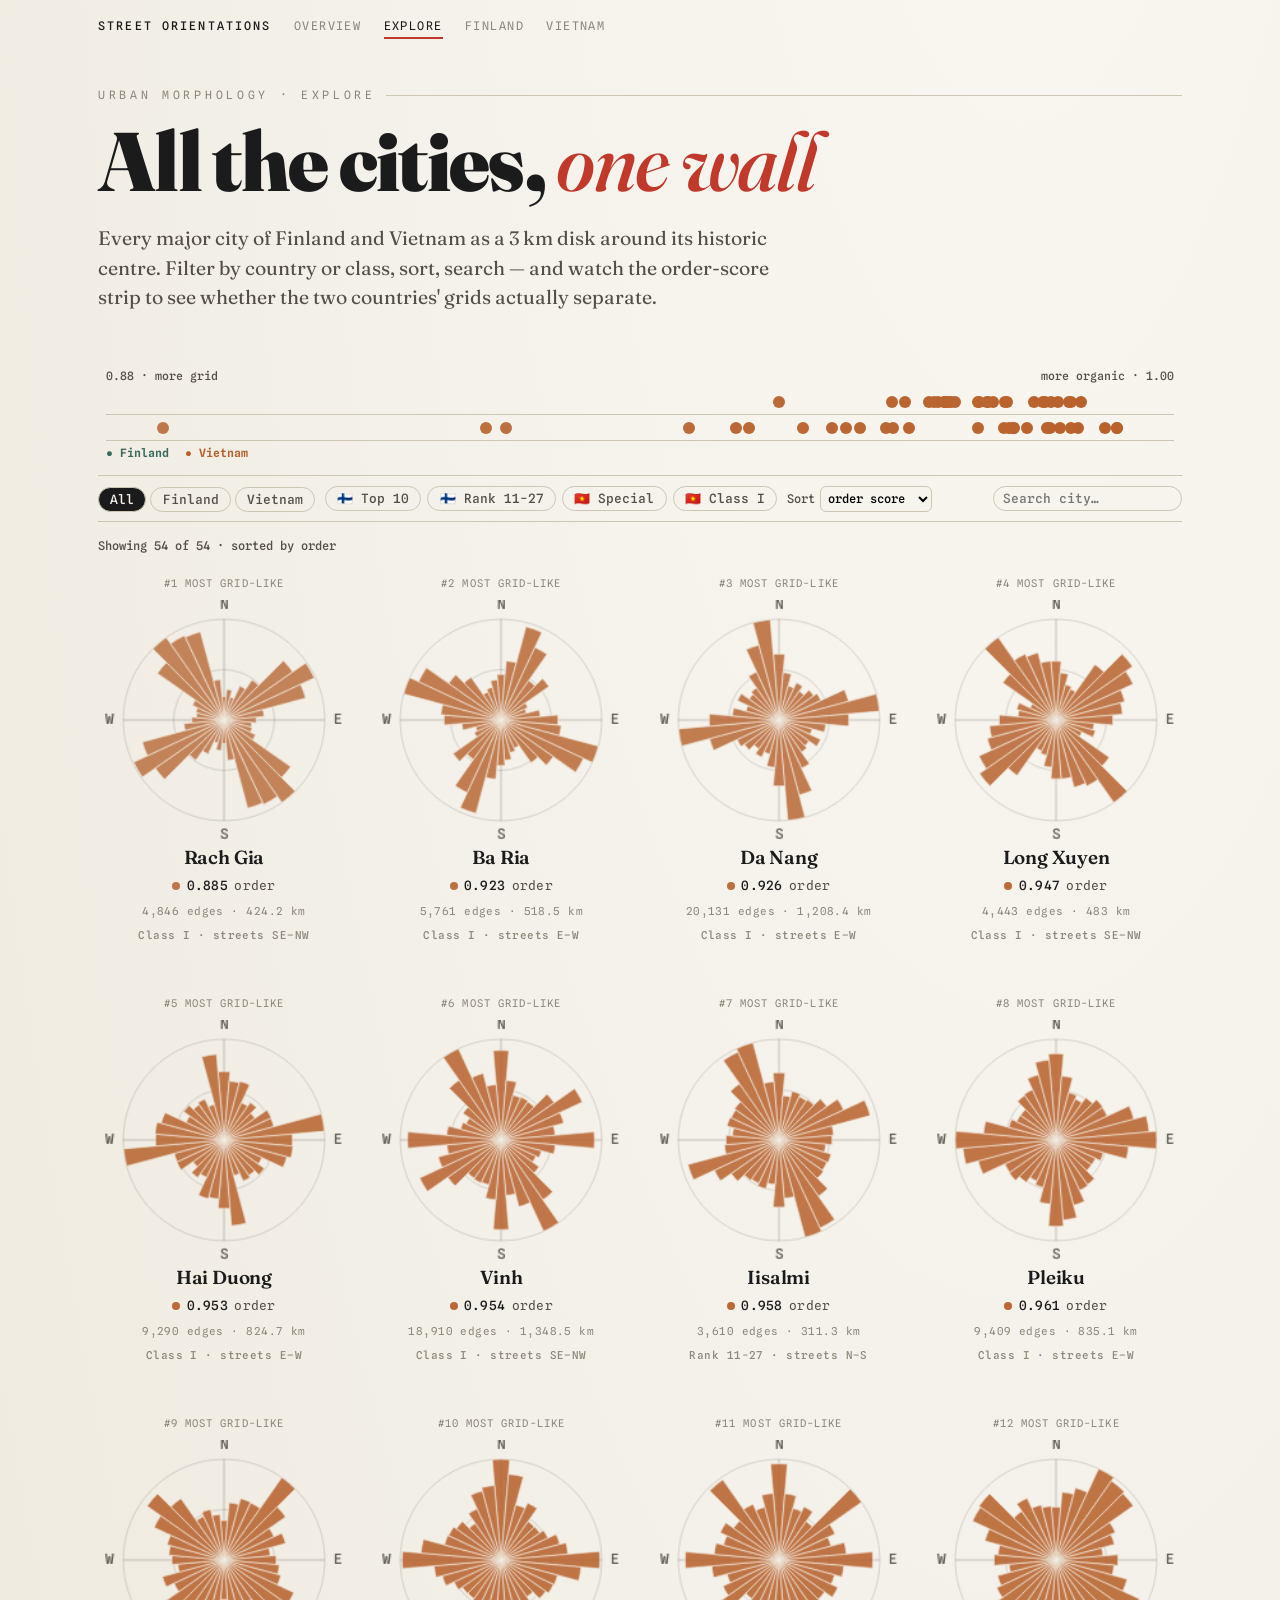
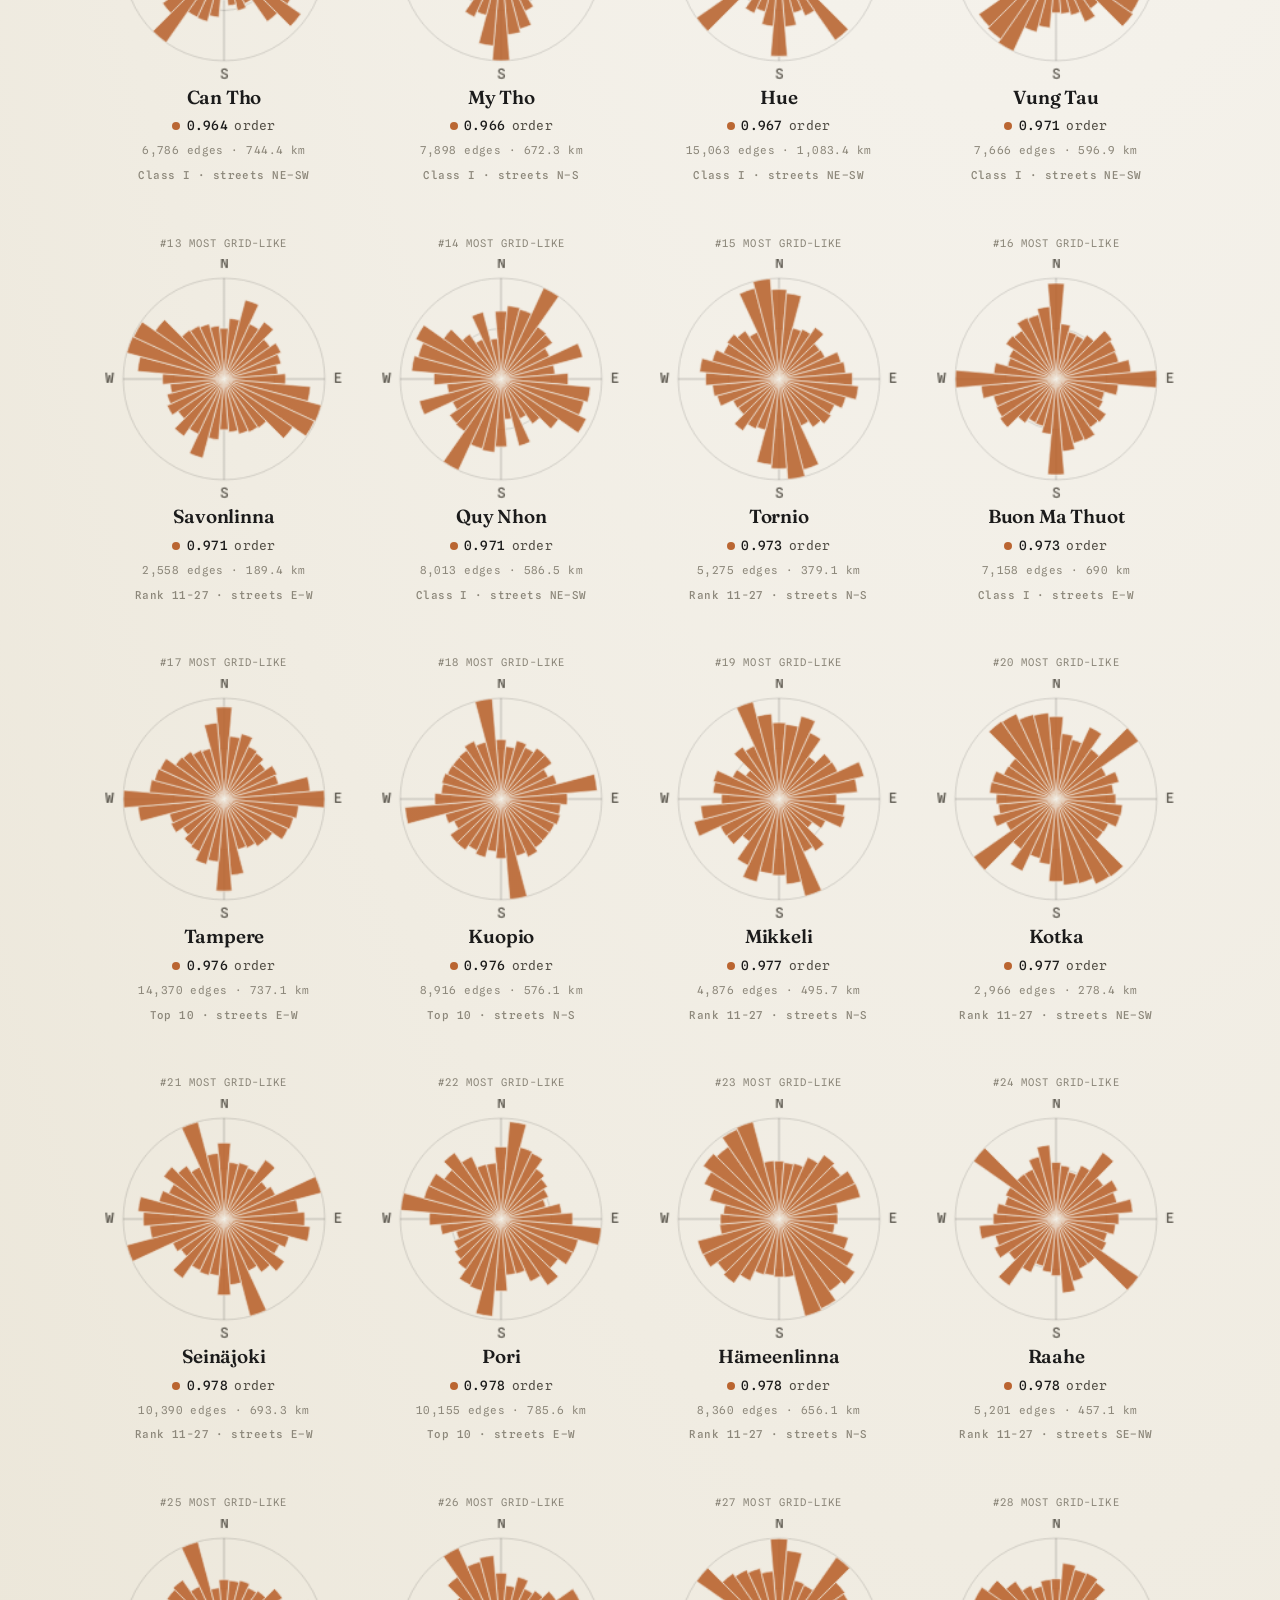
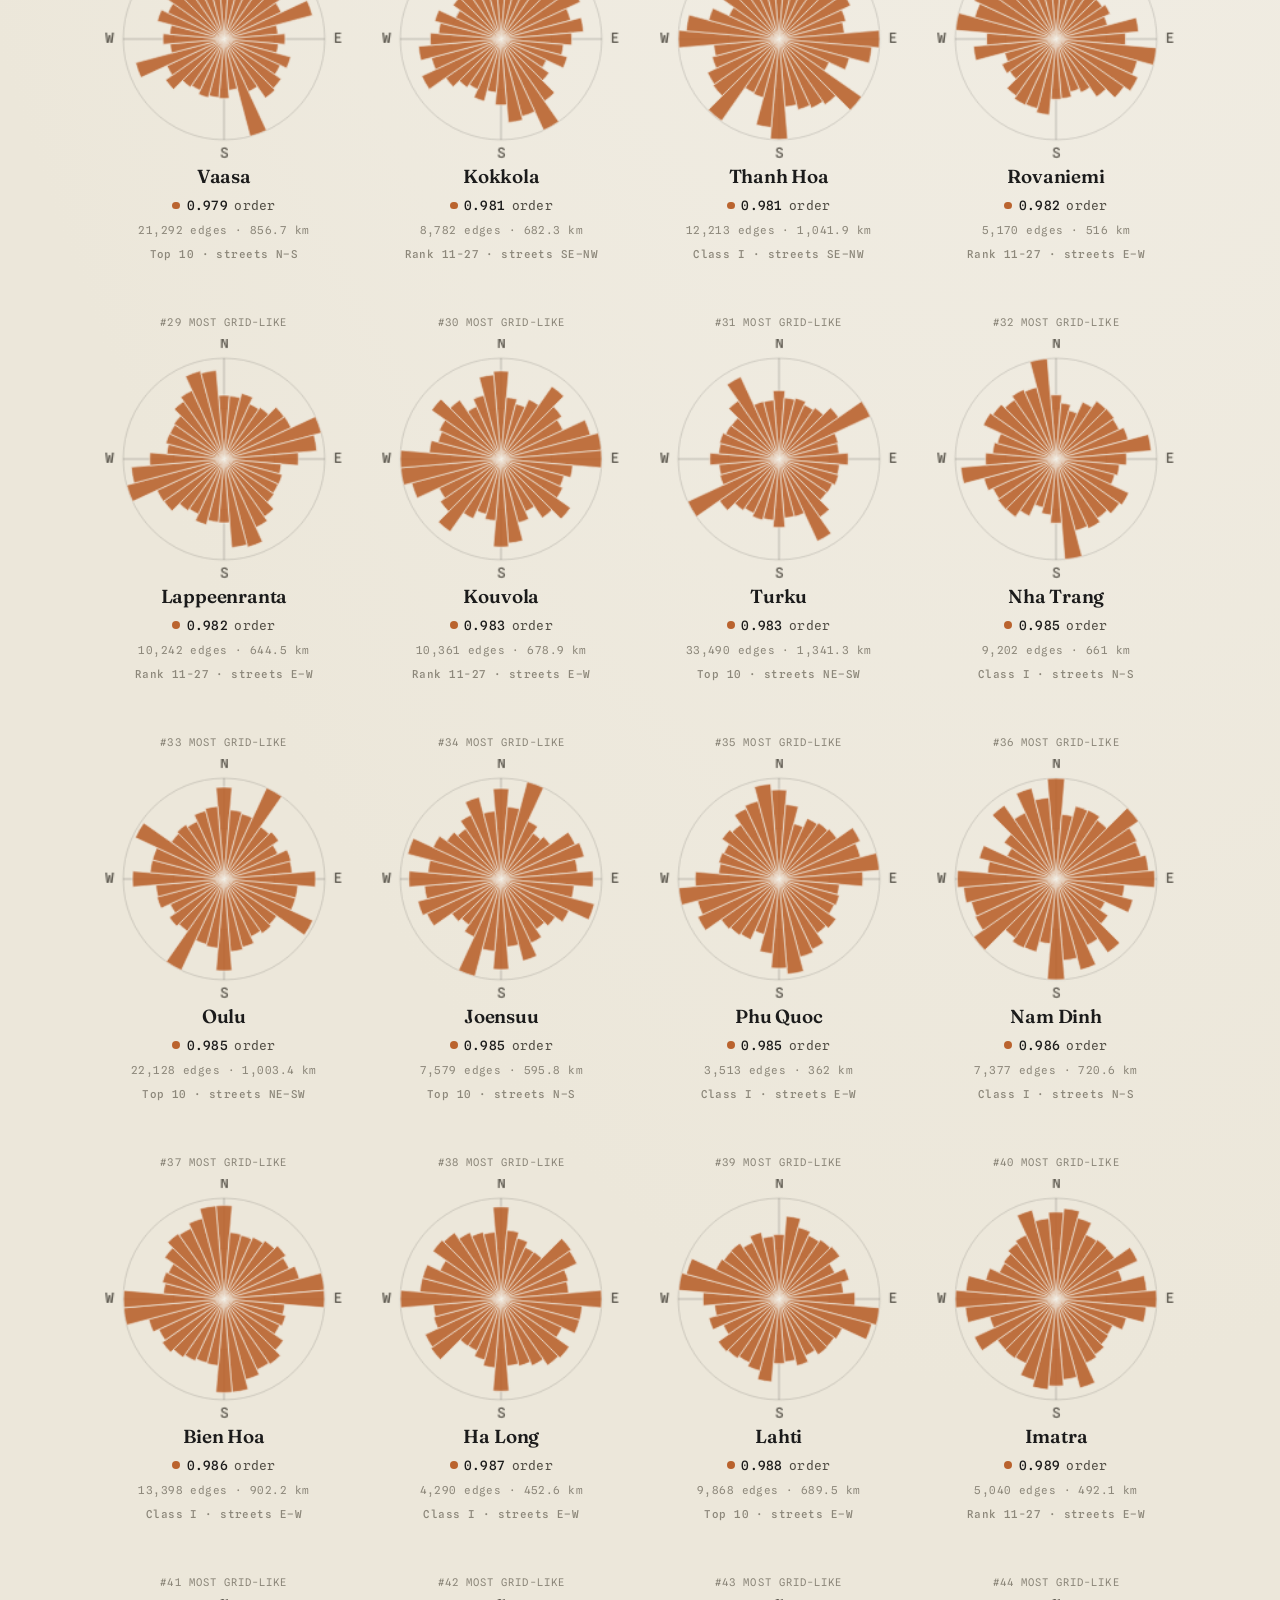
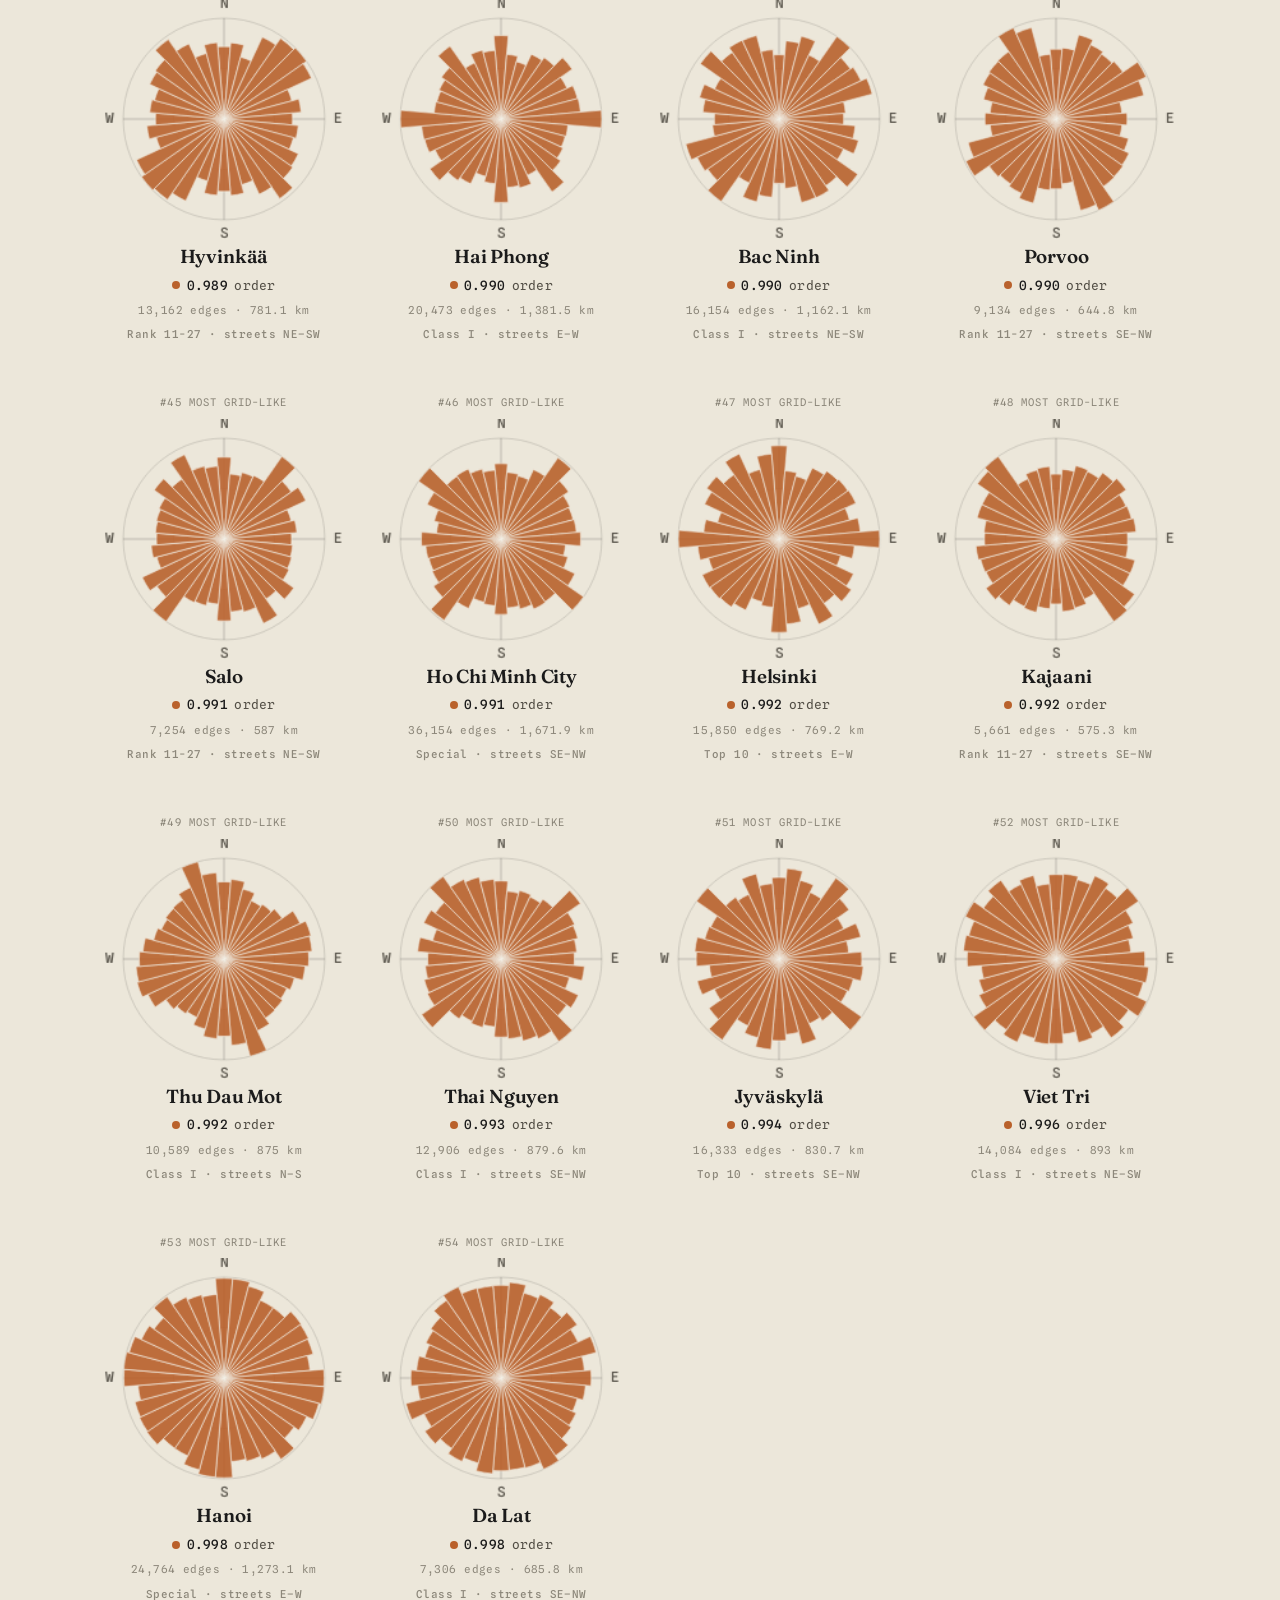
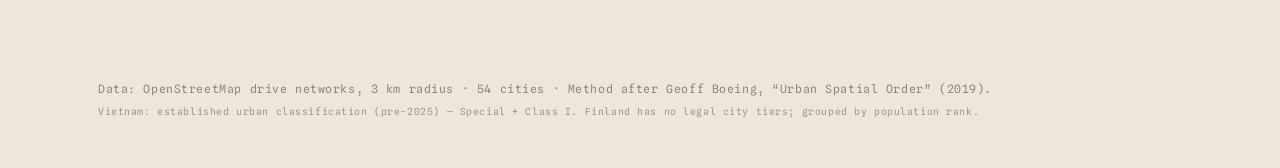
==== explore.html @ 029e53a2 "v2: 54 major cities, 3km disks, explore page" ====
<!DOCTYPE html>
<html lang="en">
<head>
<meta charset="utf-8">
<meta name="viewport" content="width=device-width, initial-scale=1">
<title>Explore — Street Orientations</title>
<meta name="description" content="Filter and compare street-orientation roses across the major cities of Finland and Vietnam.">
<link rel="preconnect" href="https://fonts.googleapis.com">
<link rel="preconnect" href="https://fonts.gstatic.com" crossorigin>
<link href="https://fonts.googleapis.com/css2?family=Fraunces:opsz,wght@9..144,400;9..144,500;9..144,600;9..144,900&family=Spline+Sans+Mono:wght@400;500&display=swap" rel="stylesheet">
<link rel="stylesheet" href="app.css">
</head>
<body>
<nav class="top">
  <span class="brand">Street Orientations</span>
  <a href="index.html">Overview</a>
  <a href="explore.html" aria-current="page">Explore</a>
  <a href="finland.html">Finland</a>
  <a href="vietnam.html">Vietnam</a>
</nav>

<header class="masthead">
  <p class="kicker">Urban Morphology · Explore</p>
  <h1>All the cities, <em>one wall</em></h1>
  <p class="standfirst">Every major city of Finland and Vietnam as a 3&nbsp;km disk around its historic centre.
    Filter by country or class, sort, search — and watch the order-score strip to see whether the two
    countries' grids actually separate.</p>
</header>

<main id="explore">
  <section id="strip" class="strip" aria-label="Order-score strip"></section>

  <div class="filterbar">
    <div class="seg" role="group" aria-label="Country">
      <button data-country="All">All</button>
      <button data-country="Finland">Finland</button>
      <button data-country="Vietnam">Vietnam</button>
    </div>
    <div id="chips" class="chips" aria-label="Class"></div>
    <label class="ctl">Sort
      <select id="sort">
        <option value="order">order score</option>
        <option value="population">population</option>
        <option value="km">km of street</option>
        <option value="name">name</option>
      </select>
    </label>
    <input id="search" class="search" type="search" placeholder="Search city…" aria-label="Search city">
  </div>

  <div id="count" class="count"></div>
  <div id="egrid" class="roses detail"><p class="loading">Drawing roses…</p></div>
</main>

<footer>
  <span id="srcline"></span>
  Method after Geoff Boeing, “Urban Spatial Order” (2019).
  <span id="classnote" class="classnote"></span>
</footer>

<script src="app.js"></script>
<script src="explore.js"></script>
</body>
</html>
---- app.css ----
:root{
  --paper:#f4f1ea;
  --paper-deep:#ece7da;
  --ink:#1b1b1b;
  --ink-soft:#534f46;
  --ink-faint:#8c877a;
  --rule:#cdc6b4;
  --accent:#c0392b;           /* the project red */
  --grid:#3a6b5e;             /* "more ordered" end */
  --chaos:#b9602a;            /* "more disordered" end */
  --maxw:1180px;
}
*{box-sizing:border-box;}
html{-webkit-text-size-adjust:100%;}
body{
  margin:0;
  background:
    radial-gradient(120% 80% at 80% -10%, #faf8f2 0%, var(--paper) 45%, var(--paper-deep) 100%);
  color:var(--ink);
  font-family:"Fraunces", Georgia, serif;
  font-optical-sizing:auto;
  line-height:1.5;
  text-rendering:optimizeLegibility;
  -webkit-font-smoothing:antialiased;
}
.mono{font-family:"Spline Sans Mono", ui-monospace, monospace;}

/* ---- top nav (shared) ---- */
nav.top{
  max-width:var(--maxw);
  margin:0 auto;
  padding:1.1rem clamp(1.2rem,5vw,3rem) 0;
  display:flex;align-items:baseline;gap:1.4rem;flex-wrap:wrap;
  font-family:"Spline Sans Mono", monospace;
  font-size:.74rem;letter-spacing:.12em;text-transform:uppercase;
}
nav.top .brand{color:var(--ink);font-weight:500;letter-spacing:.18em;}
nav.top a{color:var(--ink-faint);text-decoration:none;transition:color .2s ease;}
nav.top a:hover{color:var(--accent);}
nav.top a[aria-current="page"]{color:var(--ink);border-bottom:2px solid var(--accent);padding-bottom:2px;}
nav.top .spacer{flex:1;}

/* ---- masthead ---- */
header.masthead{
  max-width:var(--maxw);
  margin:0 auto;
  padding:clamp(1.6rem,4vw,3rem) clamp(1.2rem,5vw,3rem) clamp(1.4rem,3vw,2.2rem);
}
.kicker{
  font-family:"Spline Sans Mono", monospace;
  font-size:.72rem;letter-spacing:.32em;text-transform:uppercase;color:var(--ink-faint);
  display:flex;gap:.9em;align-items:center;margin:0 0 1.1rem;
}
.kicker::after{content:"";flex:1;height:1px;background:var(--rule);}
h1{
  font-weight:900;font-size:clamp(2.4rem,7vw,5.2rem);line-height:.96;letter-spacing:-.02em;margin:0;max-width:15ch;
}
h1 em{font-style:italic;font-weight:500;color:var(--accent);}
.standfirst{margin:1.4rem 0 0;max-width:54ch;font-size:clamp(1.02rem,1.6vw,1.22rem);color:var(--ink-soft);}
.standfirst b{font-weight:600;color:var(--ink);}

/* ---- order-score legend ---- */
.legend{
  max-width:var(--maxw);margin:clamp(1.4rem,3vw,2.2rem) auto 0;padding:0 clamp(1.2rem,5vw,3rem);
  display:flex;flex-wrap:wrap;gap:.6rem 1.4rem;align-items:center;
}
.scalebar{
  height:.5rem;width:min(260px,42vw);border-radius:2px;
  background:linear-gradient(90deg,var(--grid),var(--paper-deep) 50%,var(--chaos));
  box-shadow:inset 0 0 0 1px rgba(27,27,27,.12);
}
.legend .lab{font-family:"Spline Sans Mono",monospace;font-size:.74rem;letter-spacing:.04em;color:var(--ink-soft);}
.legend .lab.lo{color:var(--grid);}
.legend .lab.hi{color:var(--chaos);}

/* ---- main + country plates ---- */
main{max-width:var(--maxw);margin:0 auto;padding:0 clamp(1.2rem,5vw,3rem) 4rem;}
.plate{margin-top:clamp(2.4rem,6vw,4rem);}
.plate-head{display:flex;align-items:baseline;gap:1rem;border-bottom:2px solid var(--ink);padding-bottom:.5rem;margin-bottom:1.6rem;}
.plate-head h2{font-size:clamp(1.5rem,3.2vw,2.3rem);font-weight:600;margin:0;letter-spacing:-.01em;}
.plate-head h2 a{color:inherit;text-decoration:none;}
.plate-head h2 a:hover{color:var(--accent);}
.plate-head .meta{font-family:"Spline Sans Mono",monospace;font-size:.74rem;color:var(--ink-faint);letter-spacing:.06em;margin-left:auto;}

.roses{display:grid;grid-template-columns:repeat(auto-fill,minmax(190px,1fr));gap:clamp(1rem,2.4vw,2rem) clamp(.8rem,2vw,1.6rem);}
.roses.detail{grid-template-columns:repeat(auto-fill,minmax(248px,1fr));}
figure.rose{margin:0;display:flex;flex-direction:column;align-items:center;gap:.5rem;padding:.4rem .2rem .9rem;border-radius:4px;transition:background .25s ease;}
figure.rose:hover,figure.rose:focus-within{background:rgba(27,27,27,.035);}
figure.rose canvas{width:100%;height:auto;aspect-ratio:1;max-width:188px;display:block;}
.roses.detail figure.rose canvas{max-width:240px;}
.city{font-size:1.18rem;font-weight:600;letter-spacing:-.01em;line-height:1.1;text-align:center;}
.score{font-family:"Spline Sans Mono",monospace;font-size:.8rem;letter-spacing:.02em;display:flex;align-items:center;gap:.5em;color:var(--ink-soft);}
.score .dot{width:.62em;height:.62em;border-radius:50%;flex:none;}
.score .val{font-weight:500;color:var(--ink);}
.stat{font-family:"Spline Sans Mono",monospace;font-size:.68rem;color:var(--ink-faint);letter-spacing:.04em;}
.rank{font-family:"Spline Sans Mono",monospace;font-size:.66rem;color:var(--ink-faint);letter-spacing:.1em;text-transform:uppercase;}

/* ---- summary "at a glance" block (country pages) ---- */
.glance{
  display:grid;grid-template-columns:repeat(auto-fit,minmax(150px,1fr));
  gap:1.2rem 2rem;margin:clamp(1.6rem,4vw,2.4rem) 0 0;
  border-top:1px solid var(--rule);border-bottom:1px solid var(--rule);padding:1.4rem 0;
}
.glance .figure{display:flex;flex-direction:column;gap:.25rem;}
.glance .num{font-size:clamp(1.8rem,3.4vw,2.6rem);font-weight:600;line-height:1;letter-spacing:-.02em;}
.glance .num.tint-lo{color:var(--grid);} .glance .num.tint-hi{color:var(--chaos);}
.glance .cap{font-family:"Spline Sans Mono",monospace;font-size:.7rem;letter-spacing:.08em;text-transform:uppercase;color:var(--ink-faint);}
.glance .cap b{color:var(--ink-soft);font-weight:500;}

/* ---- prose + compare hook + note ---- */
.prose{max-width:60ch;margin:clamp(1.8rem,4vw,2.6rem) 0 0;font-size:clamp(1.0rem,1.5vw,1.12rem);color:var(--ink-soft);}
.prose p{margin:0 0 .9rem;} .prose b{color:var(--ink);font-weight:600;}
.compare{
  margin:clamp(2.2rem,5vw,3.4rem) 0 0;padding:1.3rem 1.5rem;border:1px solid var(--rule);border-radius:6px;
  background:rgba(255,255,255,.35);display:flex;gap:1rem 1.5rem;align-items:center;flex-wrap:wrap;
}
.compare .txt{flex:1;min-width:16ch;}
.compare .txt b{color:var(--ink);}
.compare a.btn{
  font-family:"Spline Sans Mono",monospace;font-size:.78rem;letter-spacing:.06em;text-decoration:none;
  color:var(--paper);background:var(--ink);padding:.6rem 1.1rem;border-radius:4px;white-space:nowrap;transition:background .2s ease;
}
.compare a.btn:hover{background:var(--accent);}
.note{max-width:62ch;margin:clamp(3rem,7vw,5rem) 0 0;font-size:.98rem;color:var(--ink-soft);border-top:1px solid var(--rule);padding-top:1.4rem;}
.note h3{font-family:"Spline Sans Mono",monospace;font-size:.74rem;letter-spacing:.22em;text-transform:uppercase;color:var(--ink-faint);font-weight:500;margin:0 0 .7rem;}
.note p{margin:0 0 .8rem;}
.note code{font-family:"Spline Sans Mono",monospace;font-size:.86em;background:rgba(27,27,27,.06);padding:.1em .4em;border-radius:3px;}

footer{max-width:var(--maxw);margin:0 auto;padding:0 clamp(1.2rem,5vw,3rem) 3rem;color:var(--ink-faint);font-family:"Spline Sans Mono",monospace;font-size:.72rem;letter-spacing:.05em;}
footer a{color:var(--ink-soft);}
.loading{max-width:var(--maxw);margin:3rem auto;padding:0 3rem;color:var(--ink-faint);font-family:"Spline Sans Mono",monospace;}

@media (prefers-reduced-motion:reduce){*{transition:none!important;animation:none!important;}}

/* ---- explore page ---- */
.strip{position:relative;margin:1.5rem 0 0.5rem;padding:0 0.5rem}
.strip-axis{display:flex;justify-content:space-between;font:500 .72rem/1 'Spline Sans Mono',monospace;color:var(--ink-soft)}
.strip-lanes{margin:.4rem 0}
.lane{position:relative;height:26px;border-bottom:1px solid var(--rule)}
.lane .dot{position:absolute;top:50%;width:12px;height:12px;margin:-6px 0 0 -6px;border:none;border-radius:50%;padding:0;cursor:pointer;transition:transform .1s}
.lane .dot:hover,.lane .dot:focus{transform:scale(1.5);outline:none;z-index:3}
.lane .dot.dim{opacity:.18}
.strip-legend{display:flex;gap:1rem;font:600 .72rem/1 'Spline Sans Mono',monospace;margin-top:.3rem}
.strip-legend .fi{color:#3a6b5e}.strip-legend .vn{color:#b9602a}
.strip-pop{position:absolute;transform:translate(-50%,-115%);background:var(--paper,#fff);border:1px solid var(--rule);border-radius:8px;padding:6px;box-shadow:0 4px 16px rgba(0,0,0,.12);pointer-events:none;z-index:5;text-align:center}
.strip-pop .pp-name{font:600 .8rem/1.1 'Fraunces',serif}
.strip-pop .pp-sc{font:500 .7rem/1 'Spline Sans Mono',monospace;color:var(--ink-soft)}
.filterbar{display:flex;flex-wrap:wrap;gap:.6rem;align-items:center;margin:1rem 0;padding:.6rem 0;border-top:1px solid var(--rule);border-bottom:1px solid var(--rule)}
.seg button,.chip{font:500 .8rem 'Spline Sans Mono',monospace;border:1px solid var(--rule);background:transparent;color:var(--ink-soft);border-radius:999px;padding:.25rem .7rem;cursor:pointer}
.seg button.on{background:var(--ink);color:var(--paper,#fff)}
.chip.on{border-color:#b9602a;color:#b9602a}
.chips{display:flex;gap:.4rem;flex-wrap:wrap}
.ctl{font:500 .75rem 'Spline Sans Mono',monospace;color:var(--ink-soft);display:flex;gap:.3rem;align-items:center}
.ctl select{font:inherit;padding:.2rem;border:1px solid var(--rule);border-radius:6px;background:transparent}
.search{font:500 .8rem 'Spline Sans Mono',monospace;padding:.25rem .6rem;border:1px solid var(--rule);border-radius:999px;background:transparent;margin-left:auto}
.count{font:500 .75rem 'Spline Sans Mono',monospace;color:var(--ink-soft);margin:.3rem 0 1rem}
.badge{font-weight:500}
.classnote{display:block;margin-top:.4rem;font-size:.85em;opacity:.8}
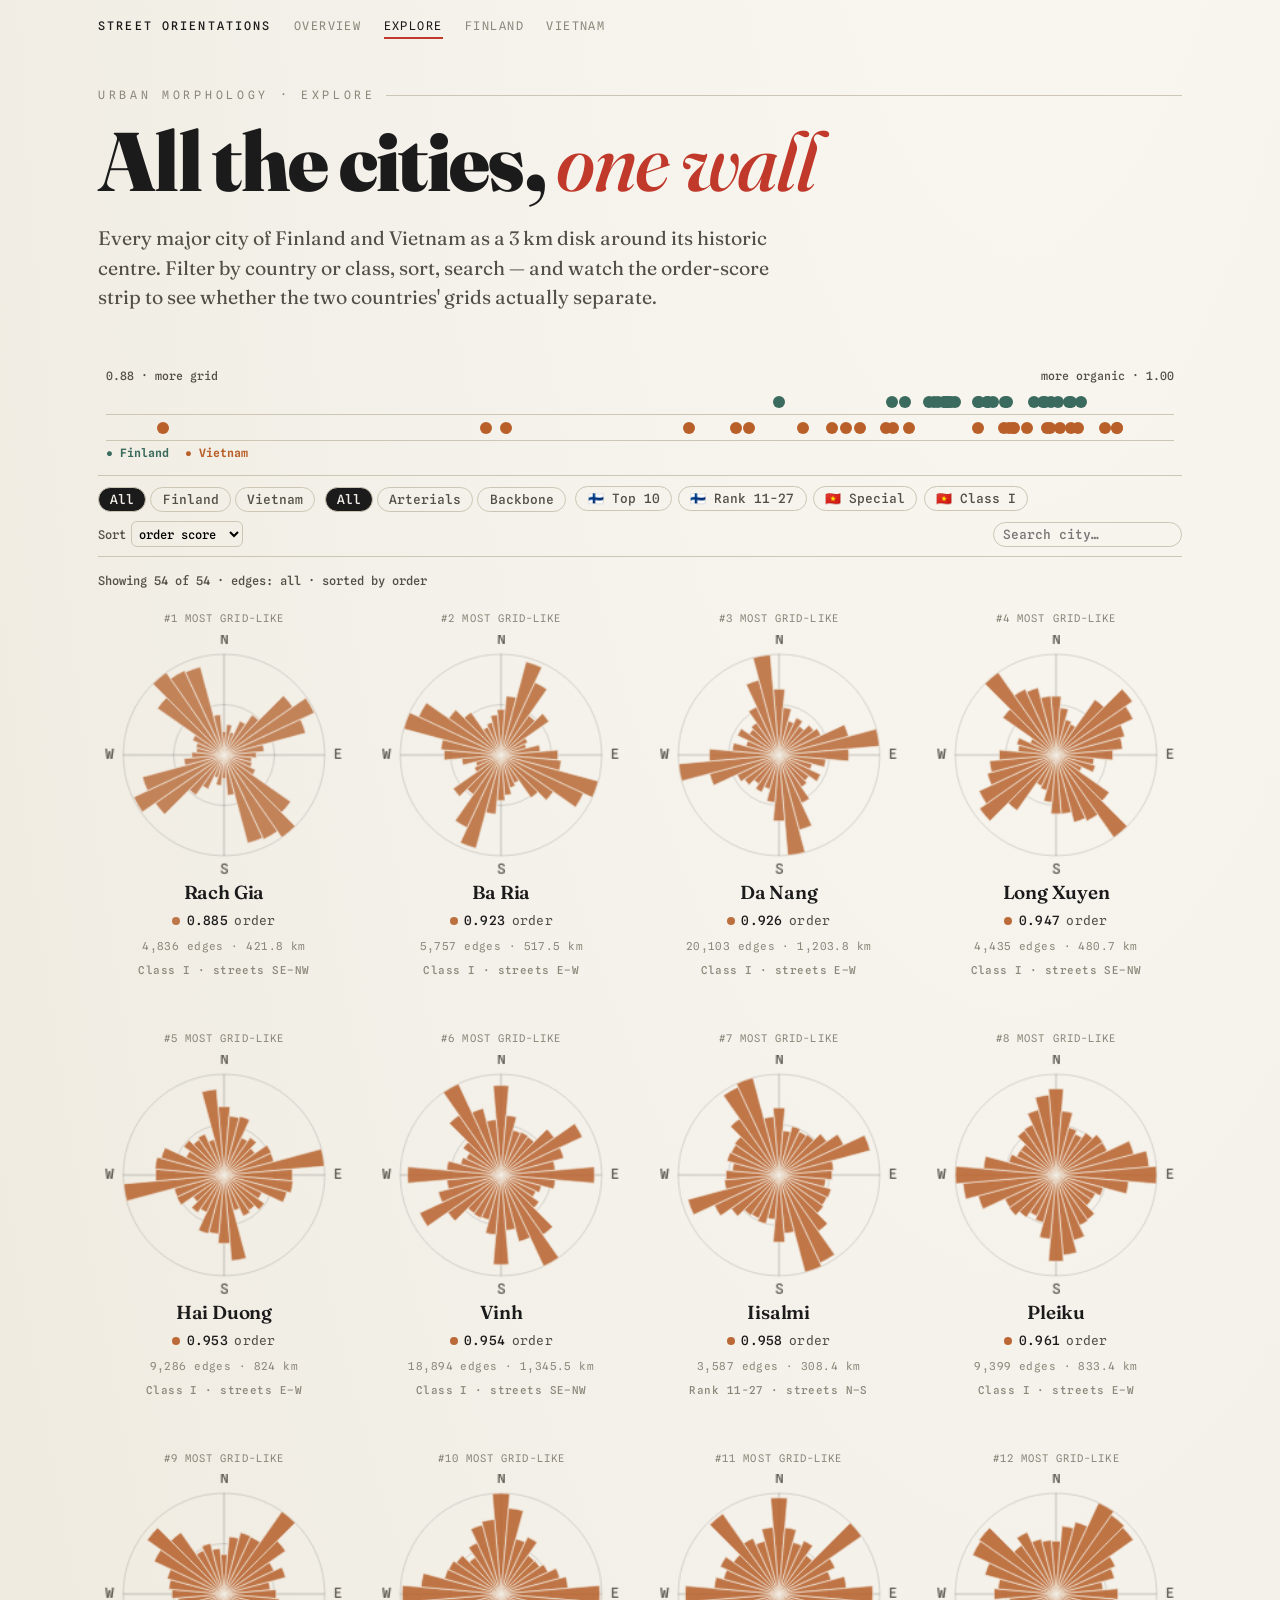
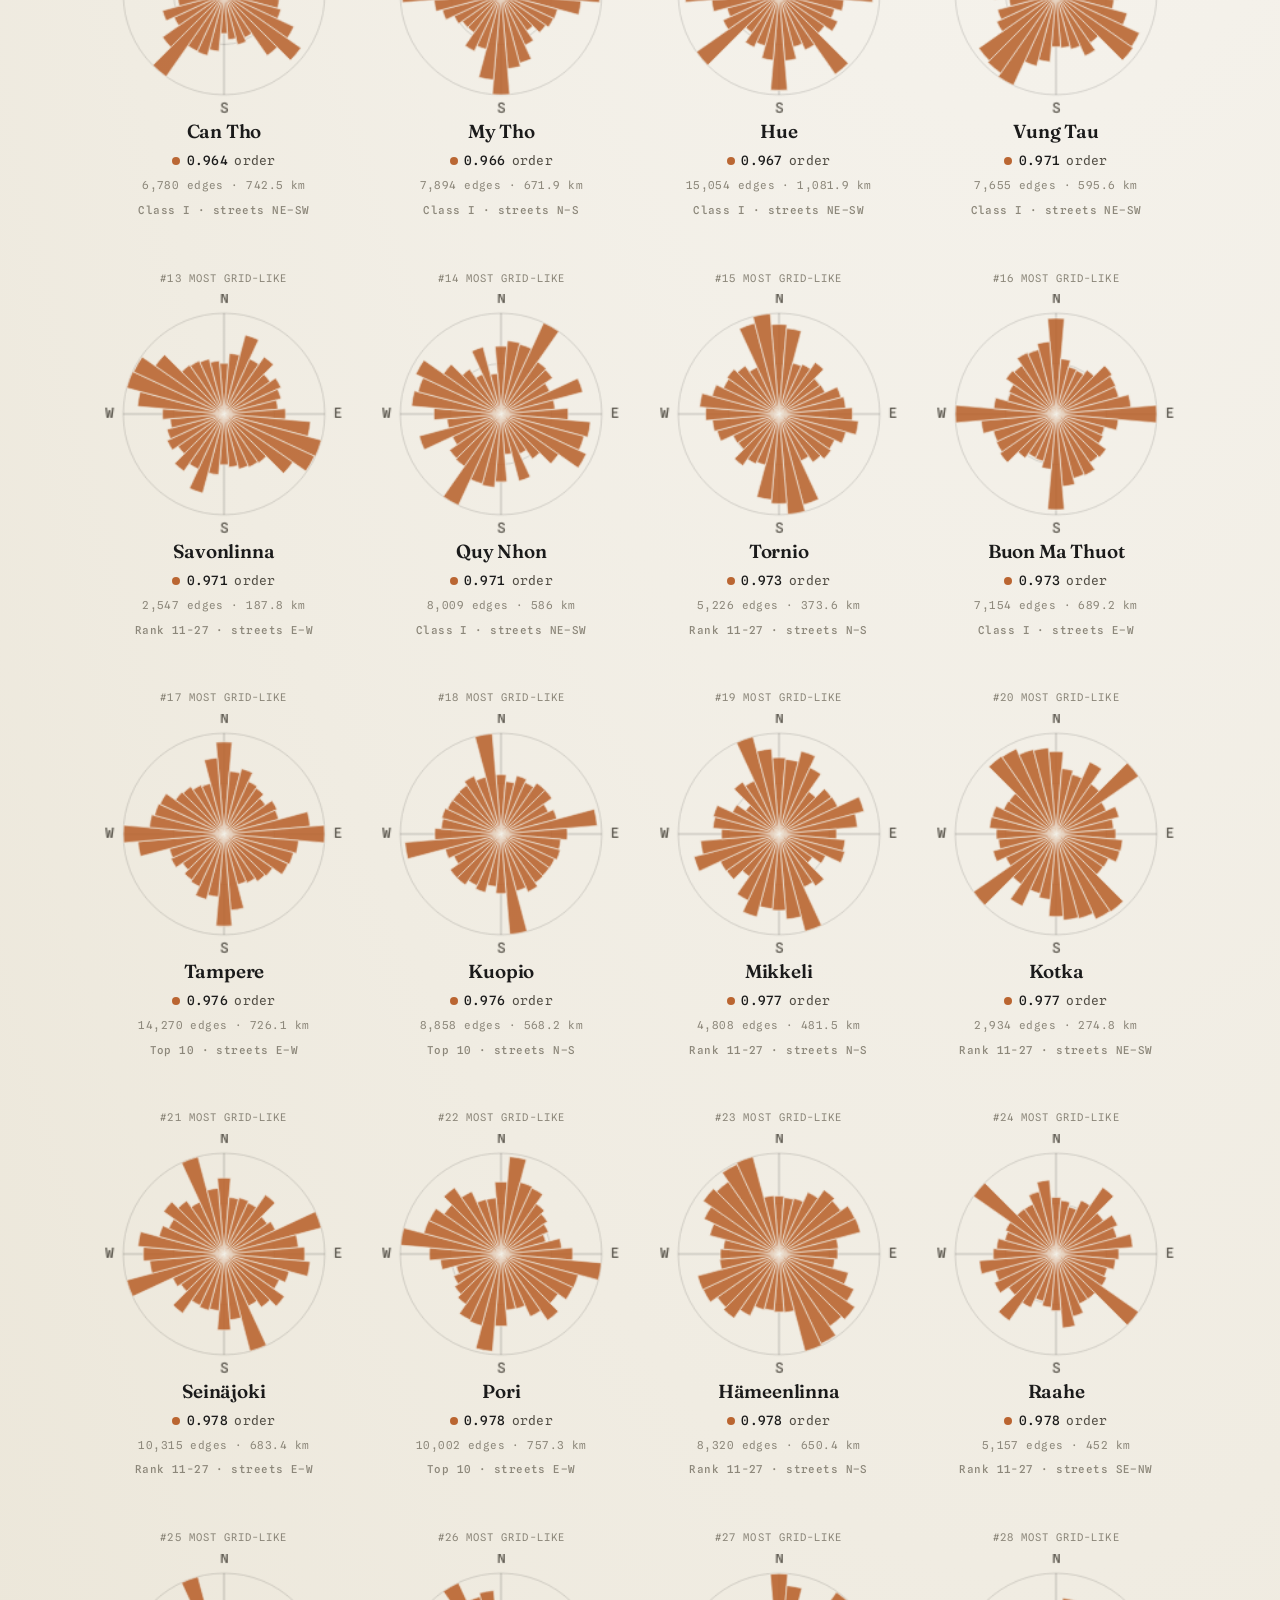
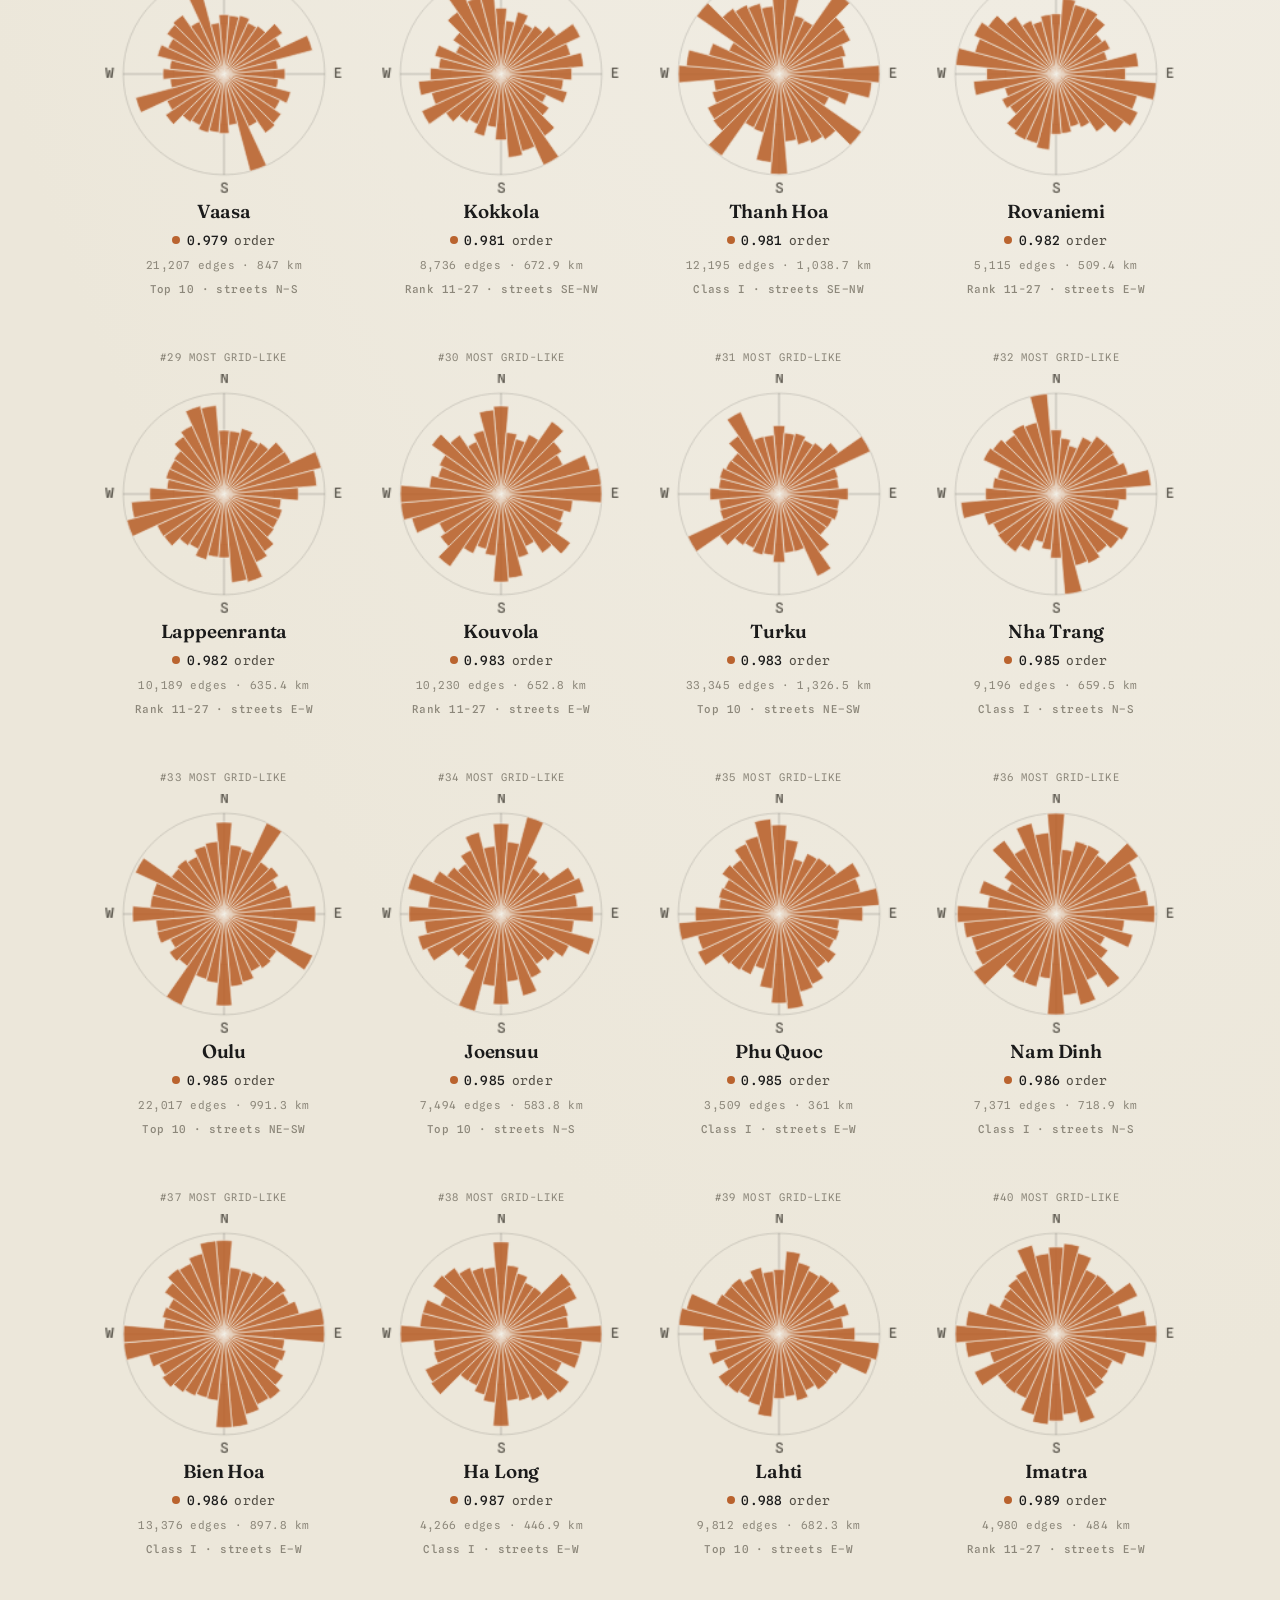
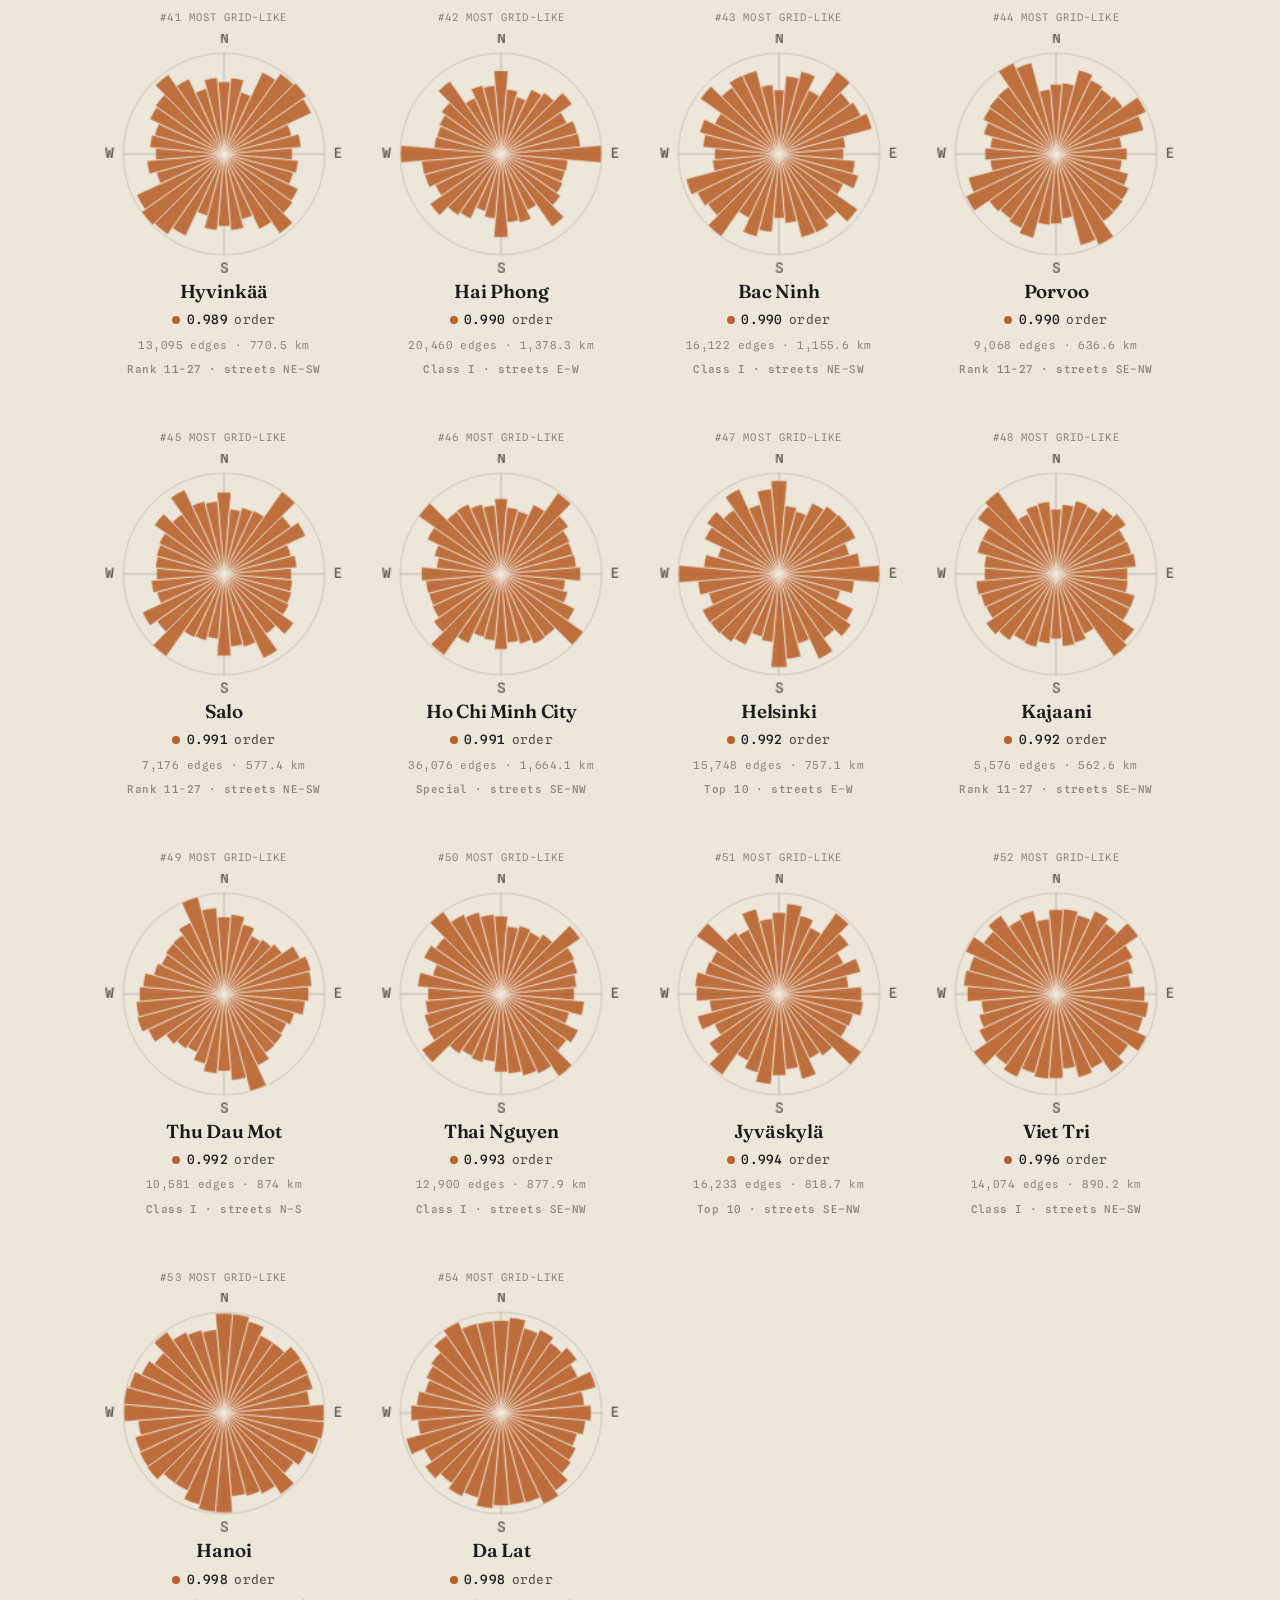
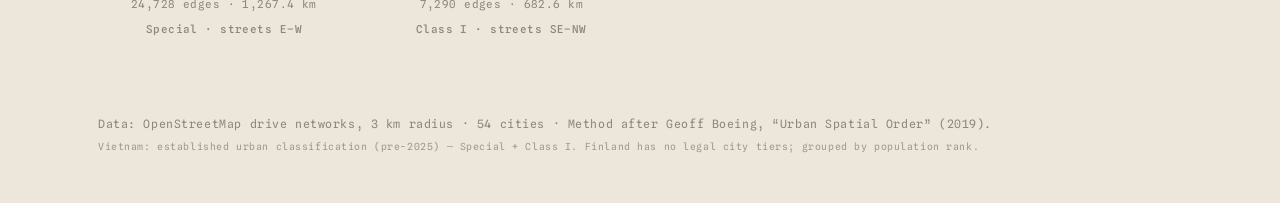
==== commit 9c80f8ce: "Update site" ====
--- a/explore.html
+++ b/explore.html
@@ -36,6 +36,11 @@
       <button data-country="Finland">Finland</button>
       <button data-country="Vietnam">Vietnam</button>
     </div>
+    <div class="seg" role="group" aria-label="Edges">
+      <button data-subset="all">All</button>
+      <button data-subset="arterials">Arterials</button>
+      <button data-subset="backbone">Backbone</button>
+    </div>
     <div id="chips" class="chips" aria-label="Class"></div>
     <label class="ctl">Sort
       <select id="sort">
--- a/app.css
+++ b/app.css
@@ -156,3 +156,9 @@
 .count{font:500 .75rem 'Spline Sans Mono',monospace;color:var(--ink-soft);margin:.3rem 0 1rem}
 .badge{font-weight:500}
 .classnote{display:block;margin-top:.4rem;font-size:.85em;opacity:.8}
+
+/* empty subset: no edges of this rank in the disk */
+.rose.empty figcaption.city{color:var(--ink-faint)}
+.rose.empty .score .val{color:var(--ink-faint);font-style:italic}
+.strip .dot.no-data{opacity:.3;border:1px dashed var(--ink-faint)}
+.filterbar-country{max-width:var(--maxw);margin:0 auto;padding:.6rem clamp(1.2rem,5vw,3rem)}
